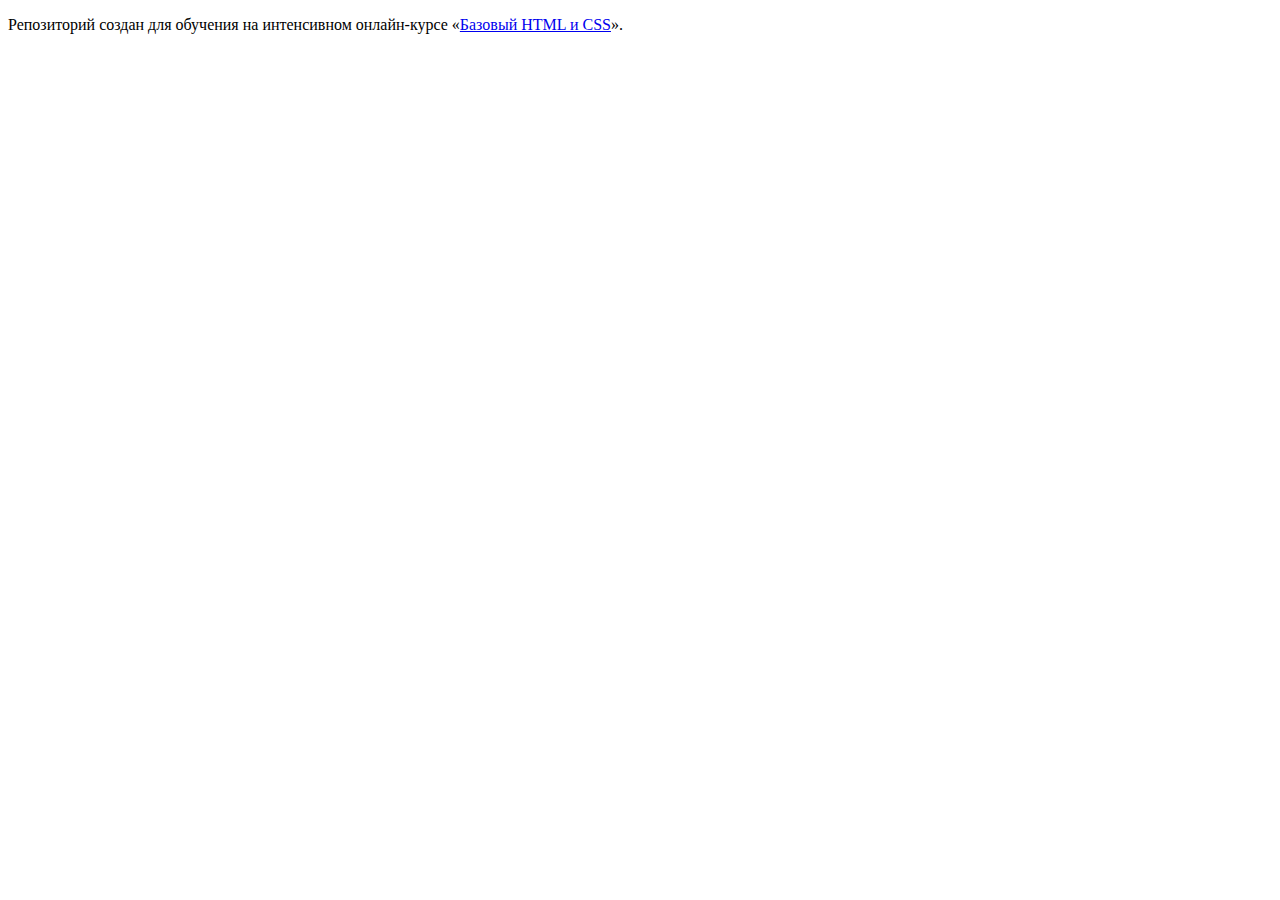
==== index.html @ c3e2dc6a ":hatching_chick:" ====
<!DOCTYPE html>
<html lang="ru">
  <head>
    <meta charset="utf-8">
    <title>HTML Academy: Седона</title>
  </head>
  <body>

    <p>Репозиторий создан для обучения на интенсивном онлайн‑курсе «<a href="https://htmlacademy.ru/intensive/htmlcss">Базовый HTML и CSS</a>».</p>

  </body>
</html>
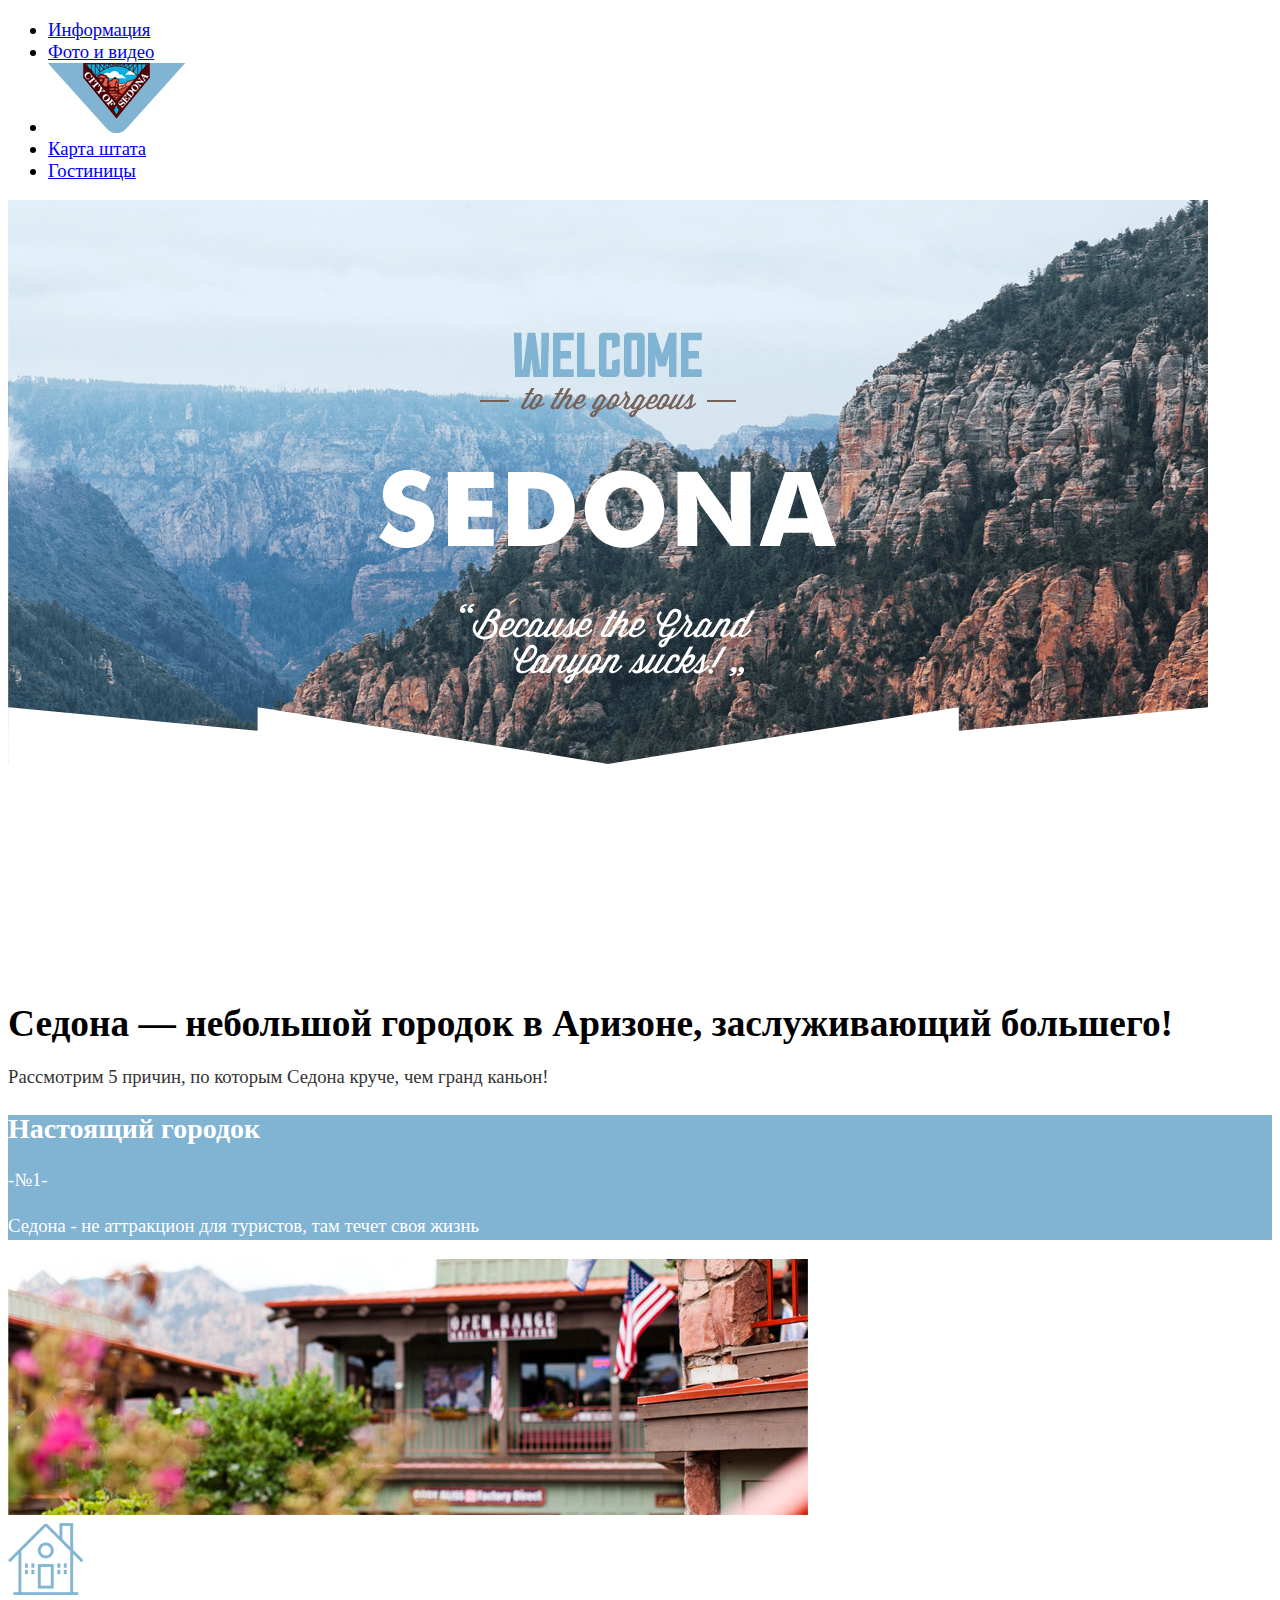
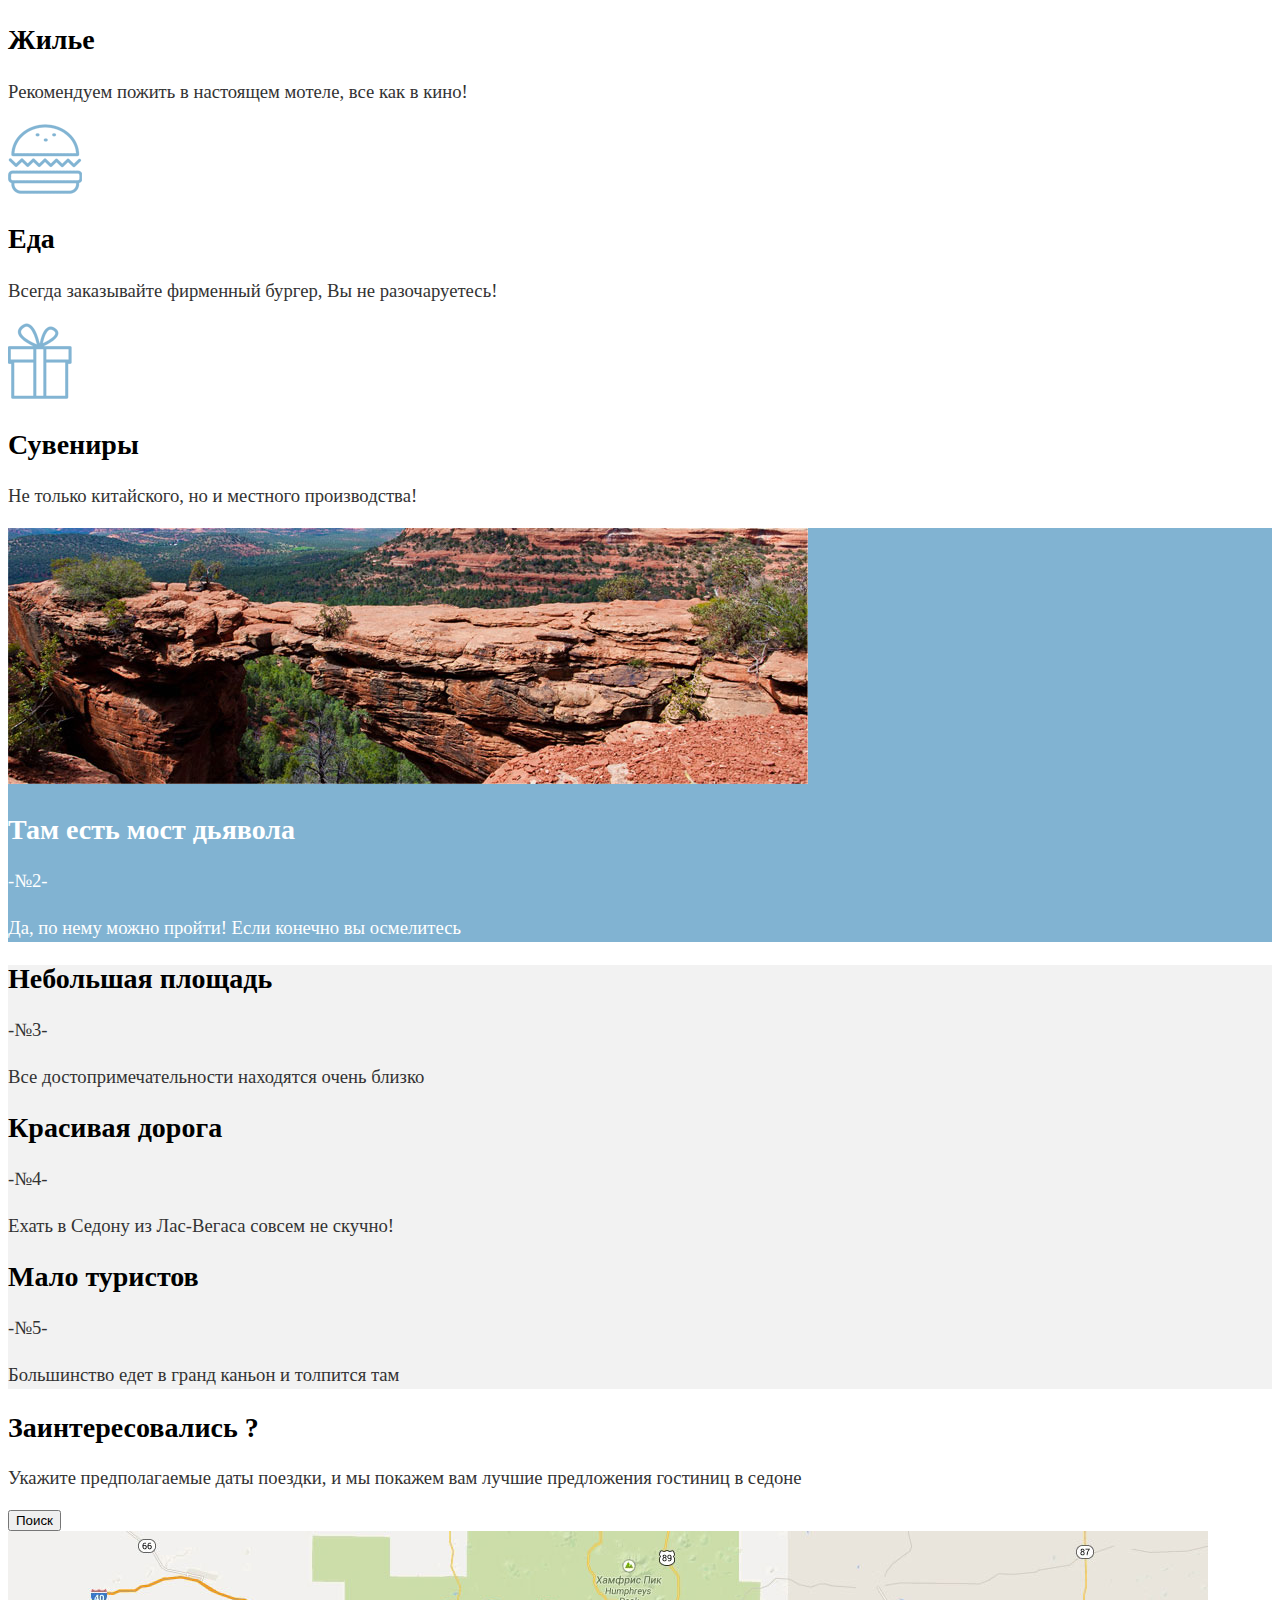
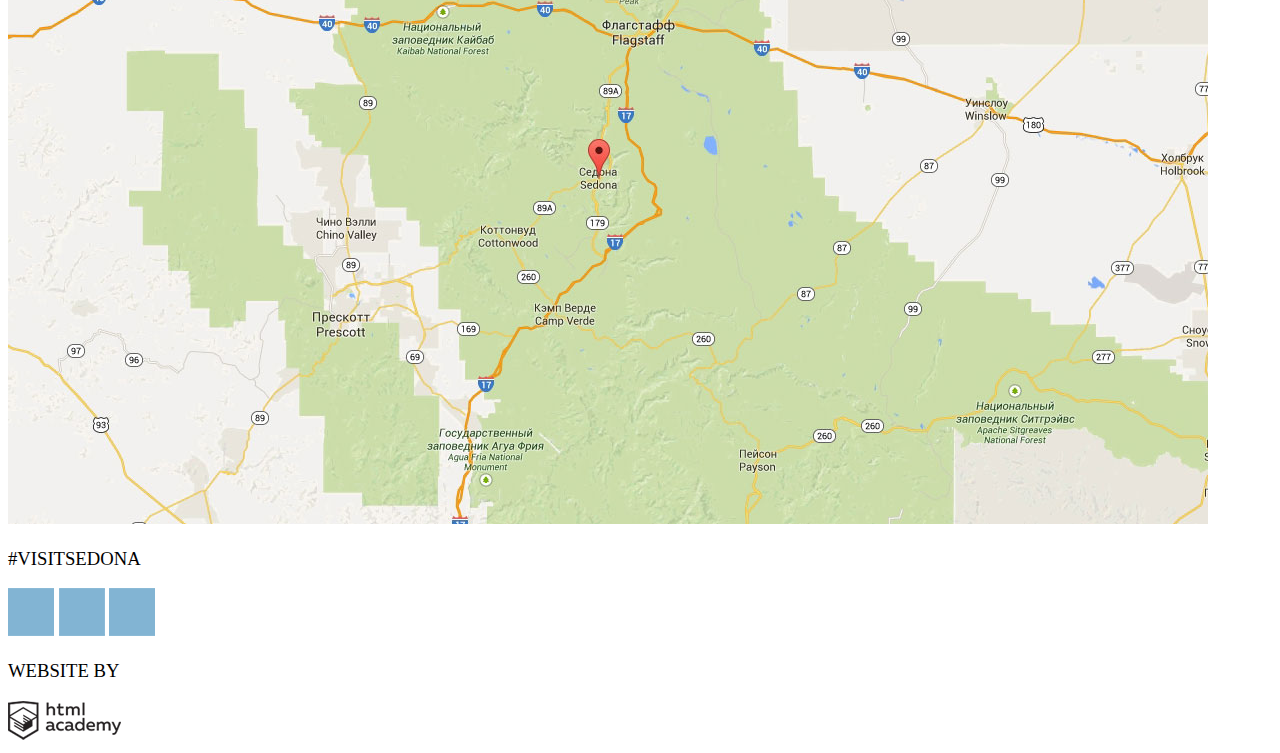
==== commit 0c870b7f: "разметка + графика" ====
--- a/index.html
+++ b/index.html
@@ -1,12 +1,135 @@
 <!DOCTYPE html>
 <html lang="ru">
-  <head>
-    <meta charset="utf-8">
-    <title>HTML Academy: Седона</title>
-  </head>
-  <body>
 
-    <p>Репозиторий создан для обучения на интенсивном онлайн‑курсе «<a href="https://htmlacademy.ru/intensive/htmlcss">Базовый HTML и CSS</a>».</p>
+<head>
+  <link href="css/style.css" rel="stylesheet">
+  <meta charset="utf-8">
+  <title>HTML Academy: Седона</title>
+</head>
 
-  </body>
-</html>
+<body>
+  <div class="page">
+    <header class="nav-header background-color-white content-color-black">
+      <nav class="nav">
+        <ul class="nav-list">
+          <li class="nav-element"><a href="#">Информация</a></li>
+          <li class="nav-element"><a href="#">Фото и видео</a></li>
+          <li class="nav-element"><img class="logo" src="img/logo.png" width="138px" height="70px" alt="Седона"></li>
+          <li class="nav-element"><a href="#">Карта штата</a></li>
+          <li class="nav-element"><a href="#">Гостиницы</a></li>
+        </ul>
+      </nav>
+    </header>
+    <main class="content-container">
+      <div class="cap-image">
+        <img src="img/intro.png" width="1200px" height="780px" alt="Welcome to Sedona">
+      </div>
+      <div class="container background-color-white">
+        <h1 class="header-container paramount-h content-color-black">Седона — небольшой городок в Аризоне, заслуживающий большего!</h1>
+        <p class="content-color-lightblack">Рассмотрим 5 причин, по которым Седона круче, чем гранд каньон!</p>
+      </div>
+      <div class="container">
+        <div class="content-color-white background-color-blue content-title-left">
+          <h2 class="header-container secondary-h ">Настоящий городок</h2>
+          <p>-№1-</p>
+          <p>Седона - не аттракцион для туристов, там течет своя жизнь</p>
+        </div>
+        <div class="content-image-right">
+          <img src="img/city.jpg" width="800px" height="256px" alt="Город Седона">
+        </div>
+      </div>
+      <div class="container content-color-black background-color-white">
+        <div>
+          <img src="img/housing.svg" width="75px" height="72px">
+          <h2 class="header-container secondary-h">Жилье</h2>
+          <p class="content-color-lightblack">Рекомендуем пожить в настоящем мотеле, все как в кино!</p>
+        </div>
+        <div>
+          <img src="img/food.svg" width="74px" height="70px">
+          <h2 class="header-container secondary-h">Еда</h2>
+          <p class="content-color-lightblack">Всегда заказывайте фирменный бургер, Вы не разочаруетесь!</p>
+        </div>
+        <div>
+          <img src="img/souvenirs.svg" width="64px" height="76px">
+          <h2 class="header-container secondary-h">Сувениры</h2>
+          <p class="content-color-lightblack">Не только китайского, но и местного производства!</p>
+        </div>
+      </div>
+      <div class="container content-color-white background-color-blue">
+        <div>
+          <img src="img/bridge.jpg" width="800px" height="256px" alt="Мост Дьявола">
+        </div>
+        <div>
+          <h2 class="header-container secondary-h">Там есть мост дьявола</h2>
+          <p>-№2-</p>
+          <p>Да, по нему можно пройти! Если конечно вы осмелитесь</p>
+        </div>
+      </div>
+      <div class="container content-color-black background-color-gray">
+        <div>
+          <h2 class="header-container secondary-h">Небольшая площадь</h2>
+          <p class="content-color-lightblack">-№3-</p>
+          <p class="content-color-lightblack">Все достопримечательности находятся очень близко</p>
+        </div>
+        <div>
+          <h2 class="header-container secondary-h">Красивая дорога</h2>
+          <p class="content-color-lightblack">-№4-</p>
+          <p class="content-color-lightblack">Ехать в Седону из Лас-Вегаса совсем не скучно!</p>
+        </div>
+        <div>
+          <h2 class="header-container secondary-h">Мало туристов</h2>
+          <p class="content-color-lightblack">-№5-</p>
+          <p class="content-color-lightblack">Большинство едет в гранд каньон и толпится там</p>
+        </div>
+      </div>
+      <div class="bottom-container background-color-white">
+        <h2 class="bc-header content-color-black">Заинтересовались ?</h2>
+        <p class="bc-description content-color-lightblack">
+          Укажите предполагаемые даты поездки, и мы покажем вам лучшие предложения гостиниц в седоне
+        </p>
+        <div class="btn-container">
+          <button class="open-modal-btn" type="button">Поиск</button>
+        </div>
+      </div>
+      <form class="modal" hidden>
+        <div class="modal-header background-color-brown">
+          <h1>Поиск гостиницы в Седоне</h1>
+        </div>
+        <div class="modal-body background-color-white">
+          <label for="coming-date">Дата заезда:</label>
+          <input class="background-color-gray" type="date" name="coming-date" value="24-04-2016">
+
+          <label for="outgoing-date">Дата выезда:</label>
+          <input class="background-color-gray" type="date" name="outgoing-date" value="04-07-2016">
+
+          <label for="number-of-adults">Взрослые:</label>
+          <input class="background-color-gray" type="number" name="number-of-adults" value="2">
+
+          <label for="number-of-children">Дети:</label>
+          <input class="background-color-gray" type="number" name="number-of-adults" value="0">
+
+          <button class="search-btn background-color-blue" type="submit">Найти</button>
+        </div>
+      </form>
+      <div class="map">
+        <img src="img/map.jpg" width="1200px" height="593px" alt="Карта">
+      </div>
+    </main class="content">
+    <footer class="footer-container background-color-white transparent">
+      <div class="hashtag">
+        <p>#VISITSEDONA</p>
+      </div>
+      <div class="social">
+        <a href="http://www.twitter.com"><img src="img/twitter.svg" width="46px" height="48px" alt="twitter.com"></a>
+        <a href="http://www.facebook.com"><img src="img/facebook.svg" width="46px" height="48px" alt="facebook.com"></a>
+        <a href="http://www.youtube.com"><img src="img/youtube.svg" width="46px" height="48px" alt="youtube.com"></a>
+      </div>
+      <div class="designed-by">
+        <p>WEBSITE BY</p>
+        <img src="img/htmlacademy.png" width="113px" height="39px" alt="htmlacademy">
+      </div>
+    </footer>
+  </div>
+</body>
+
+</html>--- a/css/style.css
+++ b/css/style.css
@@ -0,0 +1,47 @@
+body
+{
+    font-size: 14pt;
+}
+
+.container
+{
+    line-height: 21pt;
+}
+
+.result-name 
+{ 
+    font-size: 21pt;
+    line-height: 26pt;
+}
+
+.content-color-black
+{
+    font-family: ptsansbold ,'PT Sans Bold', Bold;
+    color: #000;
+}
+
+.content-color-lightblack
+{
+    font-family: ptsans, 'PT Sans Regular', Regular;
+    color: #333;
+}
+
+.content-color-white
+{
+    font-family: ptsansbold ,'PT Sans Bold', Bold;
+    color: #fff;
+}
+
+.background-color-gray {
+    background-color: #f2f2f2;
+}
+
+.background-color-blue
+{
+    background-color: #81b3d2;
+}
+
+.background-color-brown
+{
+    background-color: #766357;
+}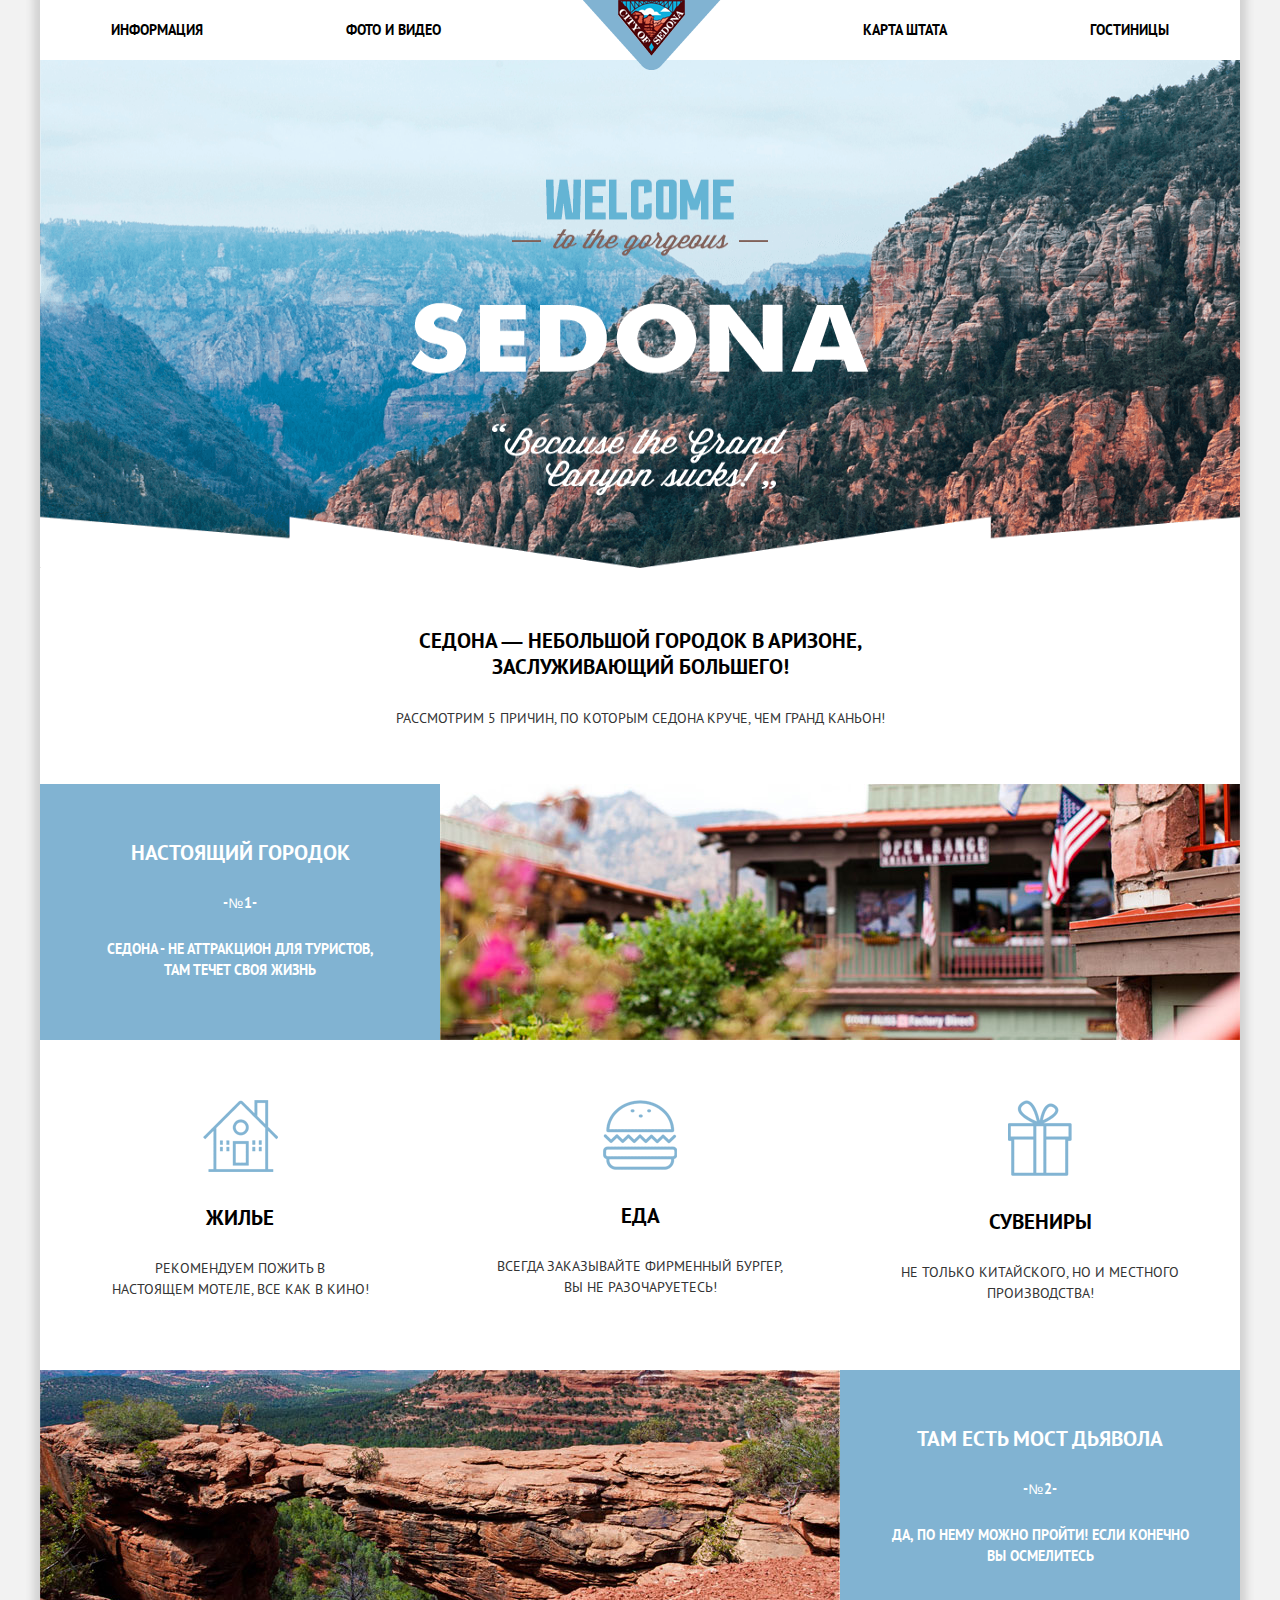
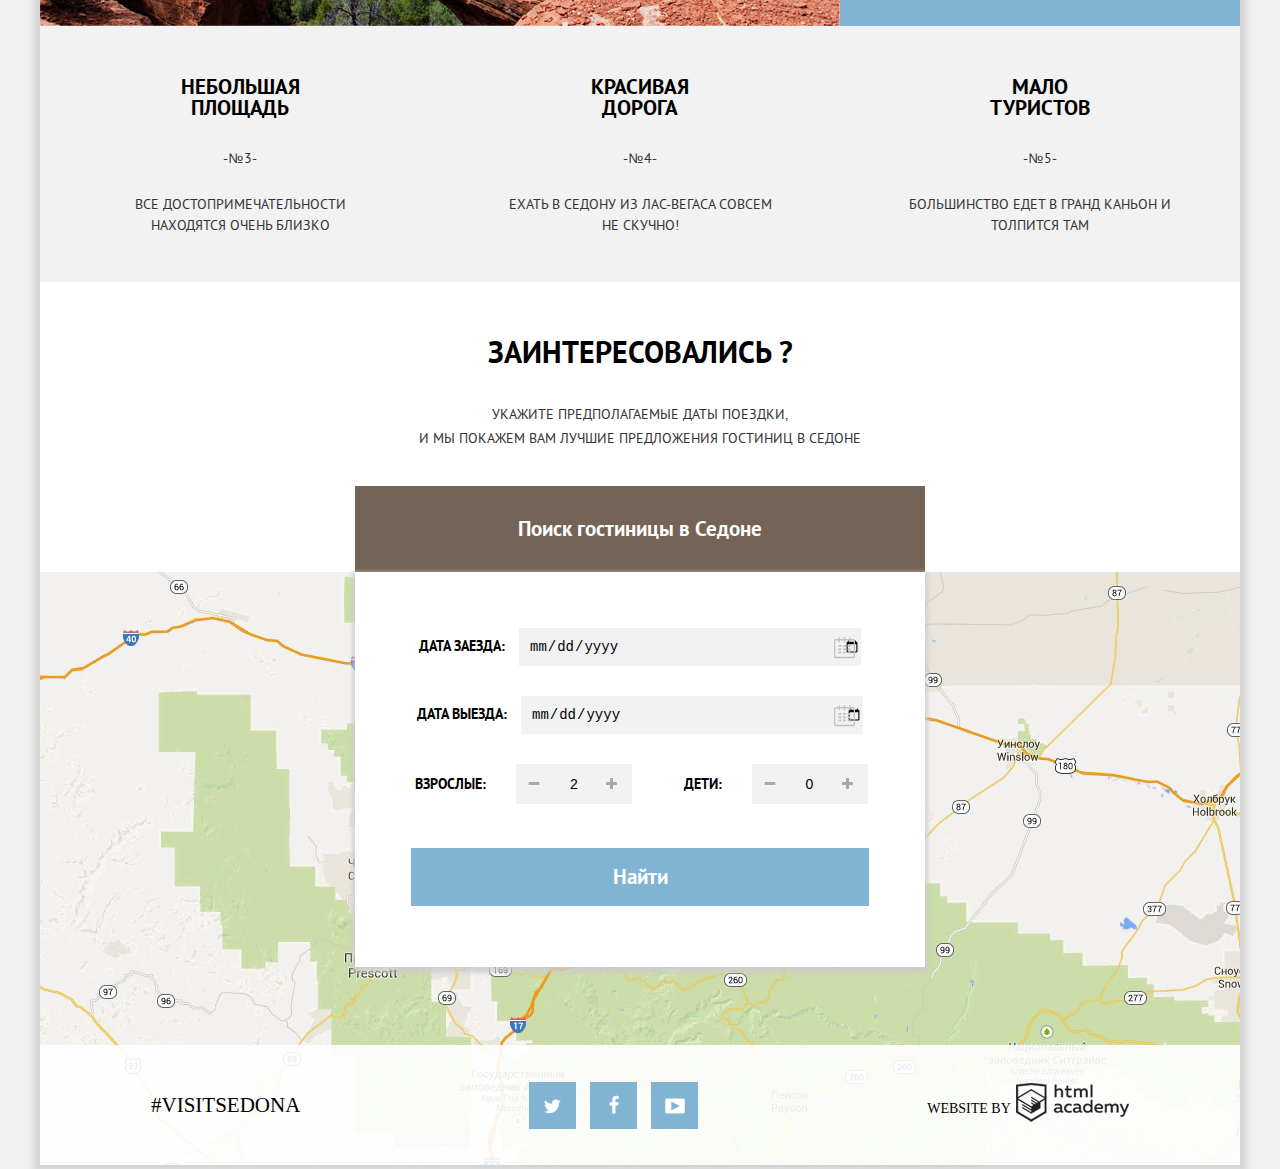
==== commit 6bfa0f94: "готово" ====
--- a/index.html
+++ b/index.html
@@ -8,128 +8,151 @@
 </head>
 
 <body>
-  <div class="page">
-    <header class="nav-header background-color-white content-color-black">
+  <div class="page background-color-white">
+    <header class="nav-header content-color-black">
       <nav class="nav">
         <ul class="nav-list">
           <li class="nav-element"><a href="#">Информация</a></li>
           <li class="nav-element"><a href="#">Фото и видео</a></li>
-          <li class="nav-element"><img class="logo" src="img/logo.png" width="138px" height="70px" alt="Седона"></li>
+          <li class="nav-element"><img class="logo" src="img/logo.png" width="138" height="70" alt="Седона"></li>
           <li class="nav-element"><a href="#">Карта штата</a></li>
-          <li class="nav-element"><a href="#">Гостиницы</a></li>
+          <li class="nav-element"><a href="catalog.html">Гостиницы</a></li>
         </ul>
       </nav>
     </header>
     <main class="content-container">
       <div class="cap-image">
-        <img src="img/intro.png" width="1200px" height="780px" alt="Welcome to Sedona">
+        <img src="img/intro.png" width="1200" height="508" alt="Welcome to Sedona">
       </div>
-      <div class="container background-color-white">
-        <h1 class="header-container paramount-h content-color-black">Седона — небольшой городок в Аризоне, заслуживающий большего!</h1>
+      <div class="container first-container">
+        <h1 class="header-container paramount-h content-color-black">Седона — небольшой городок в Аризоне,<br /> заслуживающий большего!</h1>
         <p class="content-color-lightblack">Рассмотрим 5 причин, по которым Седона круче, чем гранд каньон!</p>
       </div>
-      <div class="container">
-        <div class="content-color-white background-color-blue content-title-left">
-          <h2 class="header-container secondary-h ">Настоящий городок</h2>
+      <div class="container content-color-white">
+        <div class="background-color-blue content-title-left">
+          <h2 class="header-container secondary-h">Настоящий городок</h2>
           <p>-№1-</p>
-          <p>Седона - не аттракцион для туристов, там течет своя жизнь</p>
+          <p>Седона - не аттракцион для туристов, <br />там течет своя жизнь</p>
         </div>
         <div class="content-image-right">
-          <img src="img/city.jpg" width="800px" height="256px" alt="Город Седона">
+          <img src="img/city.jpg" width="800" height="256" alt="Город Седона">
         </div>
       </div>
-      <div class="container content-color-black background-color-white">
+      <div class="container second-container content-color-black">
         <div>
-          <img src="img/housing.svg" width="75px" height="72px">
+          <img src="img/housing.svg" width="75" height="72">
           <h2 class="header-container secondary-h">Жилье</h2>
-          <p class="content-color-lightblack">Рекомендуем пожить в настоящем мотеле, все как в кино!</p>
+          <p class="content-color-lightblack">Рекомендуем пожить в <br />настоящем мотеле, все как в кино!</p>
         </div>
         <div>
-          <img src="img/food.svg" width="74px" height="70px">
+          <img src="img/food.svg" width="74" height="70">
           <h2 class="header-container secondary-h">Еда</h2>
-          <p class="content-color-lightblack">Всегда заказывайте фирменный бургер, Вы не разочаруетесь!</p>
+          <p class="content-color-lightblack">Всегда заказывайте фирменный бургер, <br />Вы не разочаруетесь!</p>
         </div>
         <div>
-          <img src="img/souvenirs.svg" width="64px" height="76px">
+          <img src="img/souvenirs.svg" width="64" height="76">
           <h2 class="header-container secondary-h">Сувениры</h2>
-          <p class="content-color-lightblack">Не только китайского, но и местного производства!</p>
+          <p class="content-color-lightblack">Не только китайского, но и местного <br />производства!</p>
         </div>
       </div>
-      <div class="container content-color-white background-color-blue">
-        <div>
-          <img src="img/bridge.jpg" width="800px" height="256px" alt="Мост Дьявола">
+      <div class="container content-color-white">
+        <div class="content-image-left">
+          <img src="img/bridge.jpg" width="800" height="256" alt="Мост Дьявола">
         </div>
-        <div>
+        <div class="content-title-right background-color-blue">
           <h2 class="header-container secondary-h">Там есть мост дьявола</h2>
           <p>-№2-</p>
-          <p>Да, по нему можно пройти! Если конечно вы осмелитесь</p>
+          <p>Да, по нему можно пройти! Если конечно <br />вы осмелитесь</p>
         </div>
       </div>
       <div class="container content-color-black background-color-gray">
-        <div>
-          <h2 class="header-container secondary-h">Небольшая площадь</h2>
+        <div class="advantages">
+          <h2 class="header-container secondary-h">Небольшая <br />площадь</h2>
           <p class="content-color-lightblack">-№3-</p>
-          <p class="content-color-lightblack">Все достопримечательности находятся очень близко</p>
+          <p class="content-color-lightblack">Все достопримечательности <br />находятся очень близко</p>
         </div>
-        <div>
-          <h2 class="header-container secondary-h">Красивая дорога</h2>
+        <div class="advantages">
+          <h2 class="header-container secondary-h">Красивая <br />дорога</h2>
           <p class="content-color-lightblack">-№4-</p>
-          <p class="content-color-lightblack">Ехать в Седону из Лас-Вегаса совсем не скучно!</p>
+          <p class="content-color-lightblack">Ехать в Седону из Лас-Вегаса совсем <br />не скучно!</p>
         </div>
-        <div>
-          <h2 class="header-container secondary-h">Мало туристов</h2>
+        <div class="advantages">
+          <h2 class="header-container secondary-h">Мало <br />туристов</h2>
           <p class="content-color-lightblack">-№5-</p>
-          <p class="content-color-lightblack">Большинство едет в гранд каньон и толпится там</p>
+          <p class="content-color-lightblack">Большинство едет в гранд каньон и <br />толпится там</p>
         </div>
       </div>
-      <div class="bottom-container background-color-white">
+      <div class="bottom-container">
         <h2 class="bc-header content-color-black">Заинтересовались ?</h2>
         <p class="bc-description content-color-lightblack">
-          Укажите предполагаемые даты поездки, и мы покажем вам лучшие предложения гостиниц в седоне
+          Укажите предполагаемые даты поездки, <br />и мы покажем вам лучшие предложения гостиниц в седоне
         </p>
         <div class="btn-container">
-          <button class="open-modal-btn" type="button">Поиск</button>
+          <button id="open-modal-btn" class="open-modal-btn background-color-brown content-color-white" type="button">Поиск гостиницы в Седоне</button>
         </div>
+        <form id="modal" class="modal background-color-white">
+          <div class="modal-body">
+            <div class="modal-fields">
+              <div class="date">
+                <label for="coming-date">Дата заезда:</label>
+                <input class="background-color-gray" type="date" name="coming-date" value="24-04-2016">
+                <img class="calendar-icon" src="img/calendar-icon.png" width="21" height="22">
+              </div>
+              <div class="date">
+                <label for="outgoing-date">Дата выезда:</label>
+                <input class="background-color-gray" type="date" name="outgoing-date" value="04-07-2016">
+                <img class="calendar-icon" src="img/calendar-icon.png" width="21" height="22">
+              </div>
+              <div class="persons">
+                <div class="number-of-persons nop-left">
+                  <label for="number-of-adults">Взрослые:</label>
+                  <img class="remove-person" src="img/remove-icon.png" width="12" height="3">
+                  <input class="background-color-gray" type="text" name="number-of-adults" value="2">
+                  <img class="add-person" src="img/add-icon.png" width="11" height="11">
+                </div>
+                <div class="number-of-persons nop-right">
+                  <label for="number-of-children">Дети:</label>
+                  <img class="remove-person" src="img/remove-icon.png" width="12" height="3">
+                  <input class="background-color-gray" type="text" name="number-of-adults" value="0">
+                  <img class="add-person" src="img/add-icon.png" width="11" height="11">
+                </div>
+              </div>
+            </div>
+            <div>
+              <button class="search-btn background-color-blue content-color-white" type="submit">Найти</button>
+            </div>
+          </div>
+        </form>
       </div>
-      <form class="modal" hidden>
-        <div class="modal-header background-color-brown">
-          <h1>Поиск гостиницы в Седоне</h1>
-        </div>
-        <div class="modal-body background-color-white">
-          <label for="coming-date">Дата заезда:</label>
-          <input class="background-color-gray" type="date" name="coming-date" value="24-04-2016">
-
-          <label for="outgoing-date">Дата выезда:</label>
-          <input class="background-color-gray" type="date" name="outgoing-date" value="04-07-2016">
-
-          <label for="number-of-adults">Взрослые:</label>
-          <input class="background-color-gray" type="number" name="number-of-adults" value="2">
-
-          <label for="number-of-children">Дети:</label>
-          <input class="background-color-gray" type="number" name="number-of-adults" value="0">
-
-          <button class="search-btn background-color-blue" type="submit">Найти</button>
-        </div>
-      </form>
+      <!-- 
+       <iframe class="map" src="https://www.google.com/maps/embed?pb=!1m14!1m8!1m3!1d839378.2133330028!2d-112.3884007!3d34.7349024!3m2!1i1024!2i768!4f13.1!3m3!1m2!1s0x872da132f942b00d%3A0x5548c523fa6c8efd!2z0KHQtdC00L7QvdCwLCDQkNGA0LjQt9C-0L3QsCA4NjMzNiwg0KHQqNCQ!5e0!3m2!1sru!2sru!4v1478862891654" width="1200" height="593" frameborder="0" style="border:0"></iframe>
+        -->
       <div class="map">
-        <img src="img/map.jpg" width="1200px" height="593px" alt="Карта">
+        <img src="img/map.jpg" width="1200" height="593" alt="Карта">
       </div>
-    </main class="content">
-    <footer class="footer-container background-color-white transparent">
+    </main>
+    <footer class="footer-container transparent">
       <div class="hashtag">
         <p>#VISITSEDONA</p>
       </div>
       <div class="social">
-        <a href="http://www.twitter.com"><img src="img/twitter.svg" width="46px" height="48px" alt="twitter.com"></a>
-        <a href="http://www.facebook.com"><img src="img/facebook.svg" width="46px" height="48px" alt="facebook.com"></a>
-        <a href="http://www.youtube.com"><img src="img/youtube.svg" width="46px" height="48px" alt="youtube.com"></a>
+        <div class="background-color-blue">
+          <a href="http://www.twitter.com"><img src="img/twitter.png" width="17" height="15" alt="twitter.com"></a>
+        </div>
+        <div class="background-color-blue">
+          <a href="http://www.facebook.com"><img src="img/facebook.png" width="10" height="19" alt="facebook.com"></a>
+        </div>
+        <div class="background-color-blue">
+          <a href="http://www.youtube.com"><img src="img/youtube.png" width="20" height="16" alt="youtube.com"></a>
+        </div>
       </div>
       <div class="designed-by">
-        <p>WEBSITE BY</p>
-        <img src="img/htmlacademy.png" width="113px" height="39px" alt="htmlacademy">
+        <span>WEBSITE BY</span>
+        <img src="img/htmlacademy.png" width="113" height="39" alt="htmlacademy">
       </div>
     </footer>
   </div>
+  <script type="text/javascript" src="js/behaviour.js"></script>
 </body>
 
 </html>--- a/css/style.css
+++ b/css/style.css
@@ -1,41 +1,826 @@
+@font-face{
+    font-family: 'pt Sans Bold';
+    src: url('../fonts/ptsansbold.woff');
+
+    font-weight: bold;
+    font-style: normal;
+}
+
+@font-face{
+    font-family: 'pt Sans Regular';
+    src: url('../fonts/ptsans.woff');
+
+    font-style: normal;
+}
+
 body
 {
-    font-size: 14pt;
+    margin: 0;
+    background-color: #f2f2f2;
+    text-transform: uppercase;
+    
+}
+
+.page
+{
+    position: relative;
+    margin: 0 auto 0;
+    min-width: 768px;
+    max-width: 1200px;
+    box-shadow: 0px 0px 7px 7px rgba(204,204,204,0.8);
+}
+
+.nav-header
+{
+    position: relative;
+    z-index: 2;
+}
+
+.nav-list
+{
+    margin-top: 0;
+    margin-bottom: 0;
+    display: flex;
+    padding: 0;
+
+}
+
+.nav-list li
+{
+    list-style-type: none;
+    margin: auto;
+}
+
+.nav-list li a
+{
+    text-decoration: none;
+    vertical-align: 18px;
+}
+
+.nav-list li a:link, .nav-list li a:active, .nav-list li a:visited
+{
+    color: #000;
+}
+
+.cap-image
+{
+    width: 1200px;
+    height: 508px;
+    position: relative;
+    top: -18px;
+    z-index: 1;
+}
+
+.modal
+{
+    position: absolute;
+    z-index: 4;
+    left: 315px;
+    height: 395px;
+    width: 570px;
+    box-shadow: 0px 3px 4px 3px rgba(204,204,204,0.8);
+    animation: modal 2s;
+}
+
+@keyframes modal {
+    0%      {transform: translateY(800px); box-shadow: 0px 150px 4px 3px rgba(204,204,204,0.8);}
+    70%     {transform: rotate(0deg); box-shadow: 0px 3px 4px 3px rgba(204,204,204,0.8);}
+    75%     {transform: rotate(-0.5deg);}
+    80%     {transform: rotate(0.5deg);}
+    85%     {transform: rotate(-0.5deg);}
+    90%     {transform: rotate(0.2deg);}
+    95%     {transform: rotate(-0.2deg);}
+    100%    {transform: translateY(0px);}
+}
+
+.modal-body
+{
+    margin-top: 56px;
+    margin-bottom: 56px;
+}
+
+.modal-fields
+{
+    margin-bottom: 114px;
+}
+
+.number-of-persons input
+{
+    text-align: center;
+    border: none;
+    width: 112px;
+    height: 38px;
+    margin-left: 10px;
+}
+
+.add-person
+{
+    position: relative;
+    left: -30px;
+}
+
+.add-person,.sort-descending-selected,
+.remove-person, .btn-transparent, .range-toggle, .calendar-icon,
+.price-controls label
+{
+    cursor: pointer;
+}
+
+.remove-person
+{
+    position: relative;
+    left: 38px;
+    padding: 4px 0;
+}
+
+.nop-left
+{
+    display: block;
+    
+    width: 242px;
+    position: absolute;
+    left: 55px;
+}
+
+.nop-right
+{
+    display: block;
+
+    width: 200px;
+    position: absolute;
+    right: 42px;
+}
+
+.persons
+{
+    display: block;
+}
+
+.date
+{   
+    display: block;
+    margin: 30px auto 30px auto;
+    width: 458px;
+}
+
+.date input
+{
+    border: none;
+    width: 332px;
+    height: 38px;
+    margin-left: 10px;
+    padding-left: 10px;
+}
+
+.calendar-icon
+{
+    position: absolute;
+    right: 70px;
+    width: 21px;
+    margin-top: 9px;
+}
+
+.search-btn
+{
+    width: 458px;
+    height: 58px;
+    border: none;
+}
+
+.btn-container
+{
+    height: 86px;
+    width: 570px;
+    margin: 0 auto;
+}
+
+.open-modal-btn
+{
+    width: 100%;
+    height: 100%;
+    box-sizing: border-box;
+    border: none;
+}
+
+.footer-container
+{
+    margin: 0 auto;
+    min-height: 120px;
+    display: flex;
+    width: 100%;
+}
+
+.footer-container div
+{
+    margin: auto;
+}
+
+.transparent
+{
+    position: absolute;
+    bottom: 0;
+    z-index: 4;
+    background-color: rgba(255,255,255, 0.9);
+}
+
+.map
+{
+    width: 1200px;
+    height: 593px;
+    z-index: 3;
+}
+
+.first-container
+{
+    height: 198px;
+}
+
+.second-container
+{
+    min-height: 330px;
+}
+
+.container.second-container img
+{
+    margin-top: 60px;
 }
 
 .container
 {
-    line-height: 21pt;
-}
-
-.result-name 
+    display: block;
+    text-align: center;
+    line-height: 21px;
+}
+
+.container::after
+{
+    content: "";
+    display: block;
+    clear: both;
+}
+
+.container .content-title-left
+{
+    float: left;
+    width: 400px;
+    height: 256px;
+}
+
+.content-title-left .header-container, .content-title-right .header-container
+{
+    margin-top: 58px; 
+}
+
+.container .content-image-right
+{
+    float: right;
+}
+
+.container .content-title-right
+{
+    float: right;
+    width: 400px;
+    height: 256px;
+}
+
+.container .content-image-left
+{
+    float: left;
+}
+
+.container.background-color-gray div
+{
+    height: 256px;
+}
+
+.container.content-color-black div
+{
+    float: left;
+    width: 400px;
+}
+
+.container.content-color-white div
+{
+    height: 256px;
+}
+
+.bottom-container
+{
+    margin-top: 58px;
+    text-align: center;
+    height: 232px;
+}
+
+.open-modal-btn, .search-btn, .number-result
 { 
-    font-size: 21pt;
-    line-height: 26pt;
-}
-
-.content-color-black
-{
-    font-family: ptsansbold ,'PT Sans Bold', Bold;
+    font-size: 21px;
+    line-height: 26px;
+}
+
+.number-result span, .sort-inline
+{
+    font-size: 12px;
+    line-height: 18px;
+}
+
+.content-color-black, .modal-fields, .result-name, .number-result
+{
+    font-family: 'pt Sans Bold', arial;
     color: #000;
 }
 
 .content-color-lightblack
 {
-    font-family: ptsans, 'PT Sans Regular', Regular;
+    font-family: 'pt Sans Regular', arial;
     color: #333;
+
 }
 
 .content-color-white
 {
-    font-family: ptsansbold ,'PT Sans Bold', Bold;
+    font-family: 'pt Sans Bold', arial;
     color: #fff;
 }
 
-.background-color-gray {
+.nav-header, .modal-fields, input
+{
+    font-size: 14px;
+    line-height: 26px;
+}
+
+.container p, .filter-set label, .result-description, .digit-raiting,
+.result-btns
+{
+    font-size: 14px;
+    line-height: 21px;
+}
+
+.container p 
+{
+    margin-top: 25px;
+    margin-bottom: 25px;
+}
+
+.paramount-h
+{
+    margin-top: 0;
+    padding-top: 42px;
+
+    font-size: 21px;
+    line-height: 26px;
+}
+
+.paramount-h + p
+{
+    font-size: 14px;
+    line-height: 26px;
+}
+
+.secondary-h, .secondary-h p
+{
+    font-size: 21px;
+    line-height: 21px;
+
+    margin-top: 30px;
+    margin-bottom: 30px;
+}
+
+.advantages h2
+{
+    margin-top:50px;
+}
+
+.filters 
+{
+    height: 218px;
+    display: block;
+    background-image: url("../img/filter-background.jpg");
+    position: relative;
+    top: -18px;
+    z-index: 1;
+}
+
+.filter-checkbox
+{
+    display: block;
+    max-width: 320px;
+    position: relative;
+    left: 0;
+}
+.filter-set-left
+{
+    position: relative;
+    left: 0;
+    top: 28px;
+}
+.filter-set-right
+{
+    position: absolute;
+    right: 0;
+    top: 28px;
+}
+
+.checkbox
+{
+    margin-top: 22px;
+    margin-bottom: 22px;
+}
+
+input[type="checkbox"]
+{
+    display: none;
+}
+
+.checkbox label
+{
+    cursor: pointer;
+}
+
+.checkbox label:before
+{
+    content: "";
+    display: inline-block;
+    width: 26px;
+    height: 22px;
+    margin-right: 16px;
+}
+
+input[type="checkbox"] + label:before
+{
+    background-image: url("../img/non-checked.png");
+    background-repeat: no-repeat;
+    vertical-align: bottom;
+}
+
+input[type="checkbox"]:checked + label:before 
+{
+    background-image: url("../img/checked.png");
+    background-repeat: no-repeat;
+    vertical-align: bottom;
+}
+
+.filter-set label, .number-result span, .sort-inline,
+.result-description, .digit-raiting
+{
+    font-family: 'pt Sans Regular', arial;
+}
+
+.filter-range
+{
+    position: absolute;
+    right: 0;
+    top: 28px;
+    width: 330px;
+}
+
+.filter-range-title, .form-header
+{
+    font-size: 16px;
+    line-height: 21px;
+}
+
+.filter-range-title
+{
+    margin-bottom: 9px;
+    font-weight: 600;
+}
+
+.price-controls 
+{
+    position: relative;
+    height: 36px;
+    margin-bottom: 20px;
+    font-size: 0;
+    border: 2px solid #fff;
+    border-radius: 2px;
+}
+
+.price-controls::after 
+{
+    content: "";
+    position: absolute;
+    top: 50%;
+    left: 50%;
+    width: 2px;
+    height: 22px;
+    transform: translate(-50%, -50%);
+    background: #ffffff;
+}
+
+.price-controls label 
+{
+    display: inline-block;
+    font-size: 14px;
+    line-height: 38px;
+    vertical-align: top;
+}
+
+.price-controls .min-price, .price-controls .max-price
+{
+    width: 90px;
+    padding-left: 65px;
+}
+
+.price-controls input {
+    width: 50px;
+    margin: 0;
+    color: inherit;
+    font: inherit;
+    background: none;
+    border: none;
+}
+
+.range-controls 
+{
+    position: relative;
+    margin-bottom: 32px;
+}
+
+.range-controls .scale 
+{
+    height: 2px;
+    background: rgba(255, 255, 255, 0.3);
+}
+
+.range-controls .bar 
+{
+    width: 80%;
+    height: 2px;
+    background: #fff;
+}
+
+.range-toggle:hover 
+{
+    background: #1c4f80;
+}
+
+.range-toggle 
+{
+    position: absolute;
+    top: -9px;
+    width: 4px;
+    height: 4px;
+    background: #ababab;
+    border: 8px solid #fff;
+    border-radius: 50%;
+    box-shadow: 0 2px 1px 0 rgba(0, 1, 1, 0.2);
+}
+
+.range-toggle-min 
+{
+    left: 0;
+}
+
+.range-toggle-max 
+{
+    left: 80%;
+}
+
+.btn-transparent
+{
+    display: block;
+    margin: 0 auto;
+    padding: 6px 35px;
+    font-size: 14px;
+    line-height: 21px;
+    color: #fff;
+    background: transparent;
+    border: 2px solid #fff;
+    border-radius: 2px;
+}
+
+.btn-transparent:hover
+{
+    color: #000;
+    background: #fff;
+}
+
+.horizontal-padding
+{
+    padding-left: 70px;
+    padding-right: 70px;
+}
+
+.sort-container
+{
+    display: block;
+    position: relative;
+    border-bottom: solid 1px #e5e5e5;
+    padding-bottom: 35px;
+    padding-top: 12px;
+}
+
+.sort-inline a:link, .sort-inline a:active, .sort-inline a:visited
+{
+    color: #b1b1b1;
+}
+
+.sort-selected
+{
+    color: #81b3d2;
+}
+
+.sort-container p
+{
+    max-width: 250px;
+}
+
+.sort-inline
+{
+    display: inline-flex;
+    position: absolute;
+    top: 8px;
+    right: 0;
+    min-width: 845px;
+    list-style-type: none;
+}
+
+.sort-inline li
+{
+    margin: 0 17px 0 17px;
+}
+
+.sort-inline .sort-ascending
+{
+    margin: 0 6px 0 6px;
+    border: 5px solid transparent;
+    border-bottom: 11px solid #b1b1b1;
+}
+
+.sort-inline .sort-descending-selected
+{
+    margin: 0 6px 0 6px;
+    border: 5px solid transparent;
+    border-top: 11px solid #81b3d2;
+}
+
+.sort-inline li:nth-child(4)
+{
+    margin-left: 467px;
+}
+
+.dotted
+{
+    border-bottom: dotted 1px #81b3d2;
+    text-decoration: none;
+}
+
+.number-result span
+{
+    margin-left: 44px;
+}
+
+.result
+{
+    display: block;
+    position: relative;
+
+    padding-top: 30px;
+    padding-bottom: 30px;
+    min-height: 90px;
+    border-bottom: solid 1px #e5e5e5;
+}
+
+.result-name h2
+{
+    margin: 0 0 9px 0;
+}
+
+.result:nth-child(1n) h2:after
+{
+    content: url(../img/four-stars.png);
+    position: absolute;
+    right: 0;
+}
+
+.result:nth-child(2n) h2:after
+{
+    content: url(../img/two-stars.png);
+    position: absolute;
+    right: 0;
+}
+
+.result:nth-child(3n) h2:after
+{
+    content: url(../img/three-stars.png);
+    position: absolute;
+    right: 0;
+}
+
+.result-image-left
+{
+    width: 135px;
+    height: 90px;
+}
+
+.result-description-right
+{
+    width: 895px;
+    position: absolute;
+    left: 235px;
+    top: 21px;
+}
+
+.result-description-footer
+{
+    display: block;
+    margin-top: 7px;
+}
+
+.result-btns
+{
+    display: block;
+    position: relative;
+    text-align: center;
+    
+}
+
+.digit-raiting
+{
+    color: #666;
+    position: absolute;
+    right: 0;
+    top: 0;
+}
+
+.result-btns .background-color-blue, .digit-raiting
+{
+    padding-top: 4px;
+    height: 26px;
+    width: 110px;
+}
+
+.result-btns .background-color-brown
+{
+    position: absolute;
+    left: 115px;
+    top: 0;
+    padding-top: 4px;
+    height: 26px;
+    width: 142px;
+}
+
+.result-btns a:link, .result-btns a:active, .result-btns a:visited
+{
+    text-decoration: none;
+    color: #fff;
+}
+
+.bc-header
+{
+    font-size: 30px;
+    line-height: 24px;
+    margin: 0px;
+}
+
+.bc-description
+{
+    font-size: 14px;
+    line-height: 24px;
+    margin-top: 38px;
+    margin-bottom: 36px;
+}
+.footer-container
+{
+    font-size: 21px;
+    line-height: 26px;
+}
+
+.social
+{
+    display: inline-flex;
+    text-align: center;
+}
+
+.social img
+{
+    vertical-align: -12px;
+}
+
+.social div
+{
+    width: 47px;
+    height: 47px;
+    margin: 7px;
+}
+
+.designed-by span
+{
+    vertical-align: 9px;
+    font-size: 14px;
+    line-height: 26px;
+}
+
+.background-color-gray, .digit-raiting
+{
     background-color: #f2f2f2;
 }
 
+.background-color-grayfe, .sort-container, .search-results
+{
+    background-color: #fefefe;
+}
+
 .background-color-blue
 {
     background-color: #81b3d2;
@@ -44,4 +829,9 @@
 .background-color-brown
 {
     background-color: #766357;
+}
+
+.background-color-white
+{
+    background-color: #fff;
 }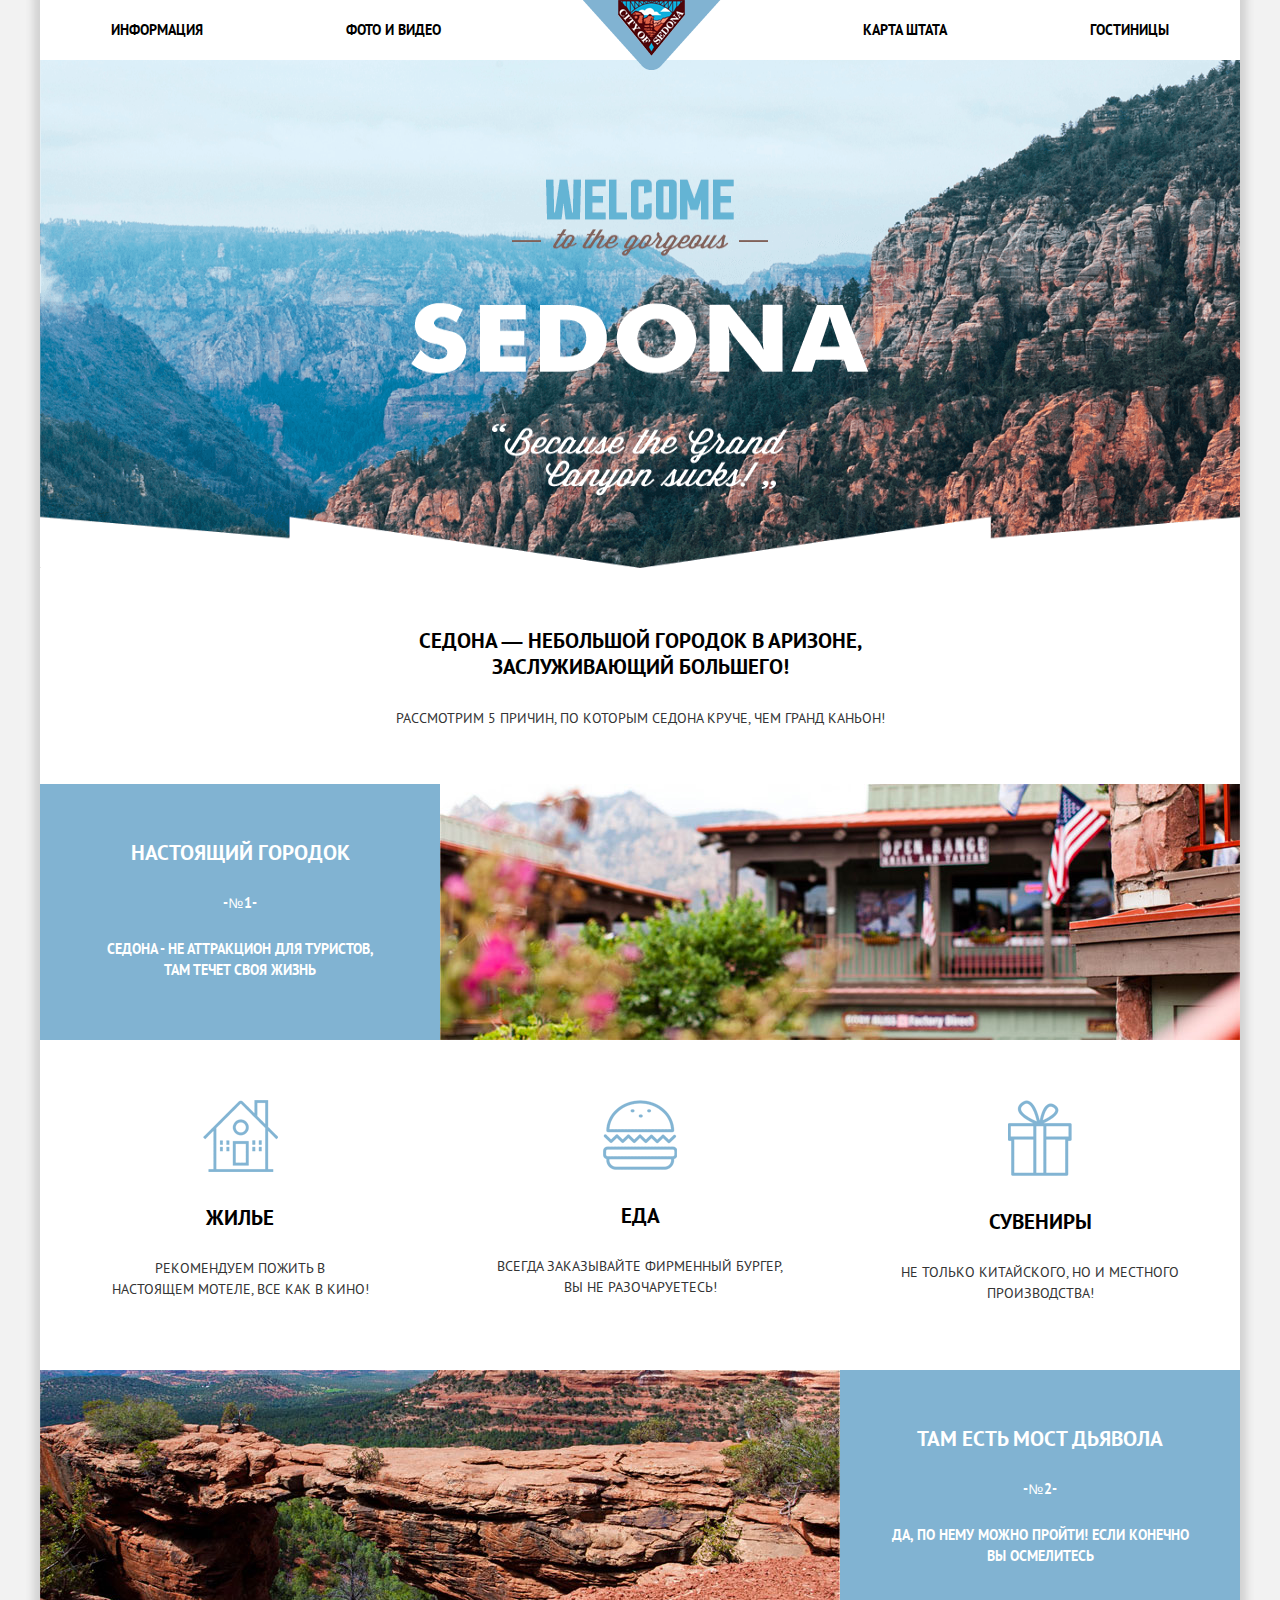
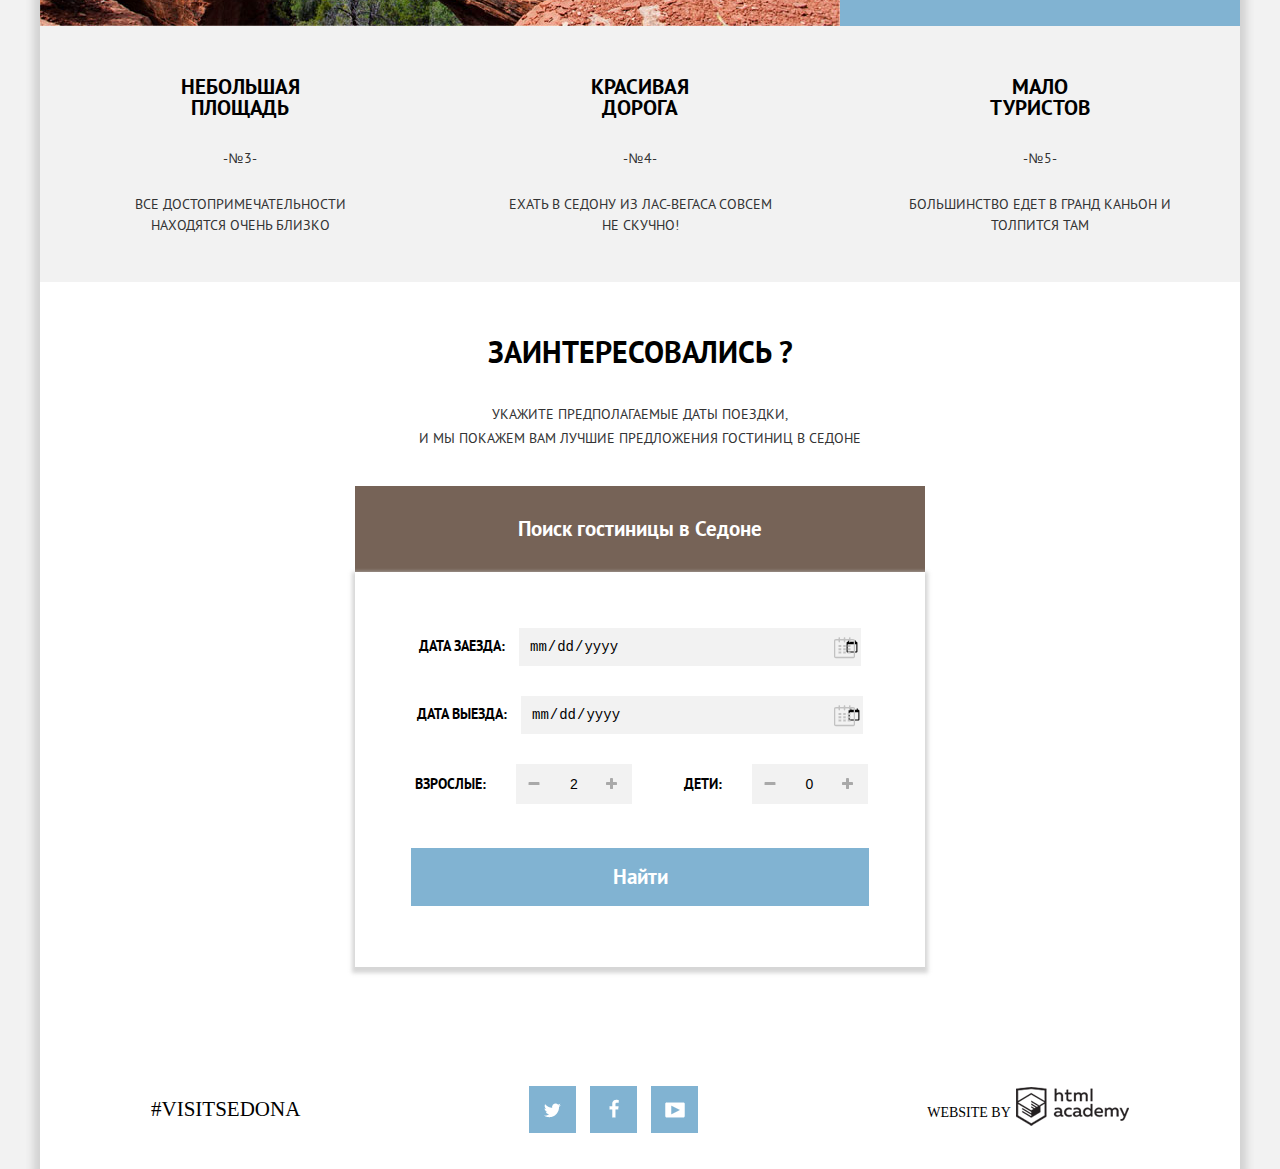
==== commit 03807520: "интерактивная карта + css-min" ====
--- a/index.html
+++ b/index.html
@@ -124,12 +124,12 @@
           </div>
         </form>
       </div>
-      <!-- 
        <iframe class="map" src="https://www.google.com/maps/embed?pb=!1m14!1m8!1m3!1d839378.2133330028!2d-112.3884007!3d34.7349024!3m2!1i1024!2i768!4f13.1!3m3!1m2!1s0x872da132f942b00d%3A0x5548c523fa6c8efd!2z0KHQtdC00L7QvdCwLCDQkNGA0LjQt9C-0L3QsCA4NjMzNiwg0KHQqNCQ!5e0!3m2!1sru!2sru!4v1478862891654" width="1200" height="593" frameborder="0" style="border:0"></iframe>
-        -->
+        <!-- 
       <div class="map">
         <img src="img/map.jpg" width="1200" height="593" alt="Карта">
       </div>
+       -->
     </main>
     <footer class="footer-container transparent">
       <div class="hashtag">
